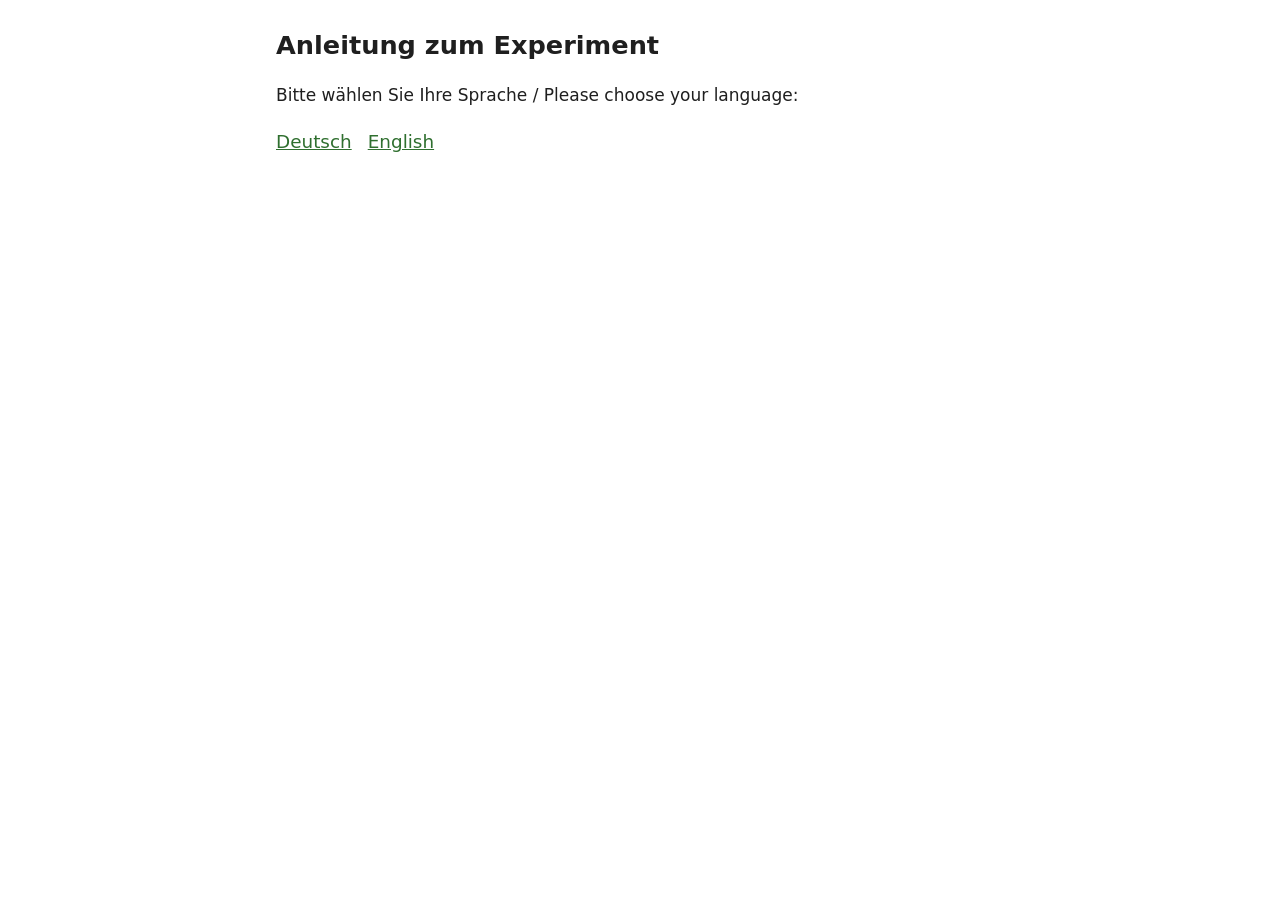
==== index.html @ d36a2ff6 "Add bilingual participant instructions (DE/EN) with RQSR payment rule Co-Authored-By: Claude Opus 5." ====
<!doctype html>
<html lang="de">
<head>
<meta charset="utf-8">
<meta name="viewport" content="width=device-width, initial-scale=1">
<title>Anleitung zum Experiment / Instructions for the experiment</title>
<link rel="stylesheet" href="style.css">
</head>
<body>
<main>
<h1>Anleitung zum Experiment</h1>
<p>Bitte wählen Sie Ihre Sprache / <span lang="en">Please choose your language</span>:</p>
<ul class="choose">
<li><a href="de/" hreflang="de">Deutsch</a></li>
<li><a href="en/" hreflang="en" lang="en">English</a></li>
</ul>
</main>
</body>
</html>
---- style.css ----
:root {
  --text: #1f1f1f;
  --muted: #555;
  --bg: #ffffff;
  --line: #d6d6d6;
  --accent: #2f6f2f;
  --head: #f3f3f0;
}

@media (prefers-color-scheme: dark) {
  :root {
    --text: #ececec;
    --muted: #b5b5b5;
    --bg: #161616;
    --line: #3a3a3a;
    --accent: #8fd18f;
    --head: #222;
  }
}

* { box-sizing: border-box; }

html { -webkit-text-size-adjust: 100%; }

body {
  margin: 0;
  background: var(--bg);
  color: var(--text);
  font: 17px/1.6 system-ui, -apple-system, "Segoe UI", Roboto, Arial, sans-serif;
}

main {
  max-width: 760px;
  margin: 0 auto;
  padding: 24px 16px 64px;
}

h1 { font-size: 1.6rem; line-height: 1.25; margin: 0.4rem 0 1.2rem; }
h2 { font-size: 1.25rem; margin: 2.2rem 0 0.6rem; padding-top: 0.6rem; border-top: 1px solid var(--line); }
h3 { font-size: 1.05rem; margin: 1.6rem 0 0.4rem; }

p, li { max-width: 68ch; }

img {
  display: block;
  max-width: 100%;
  height: auto;
  margin: 12px auto 16px;
}

a { color: var(--accent); }

.lang { text-align: right; font-size: 0.95rem; }

.table-wrap { overflow-x: auto; margin: 12px 0 8px; }

table { border-collapse: collapse; width: 100%; font-size: 0.95rem; }

th, td { border: 1px solid var(--line); padding: 6px 10px; text-align: center; }

th { background: var(--head); font-weight: 600; }

.choose { list-style: none; padding: 0; display: flex; gap: 16px; font-size: 1.15rem; }
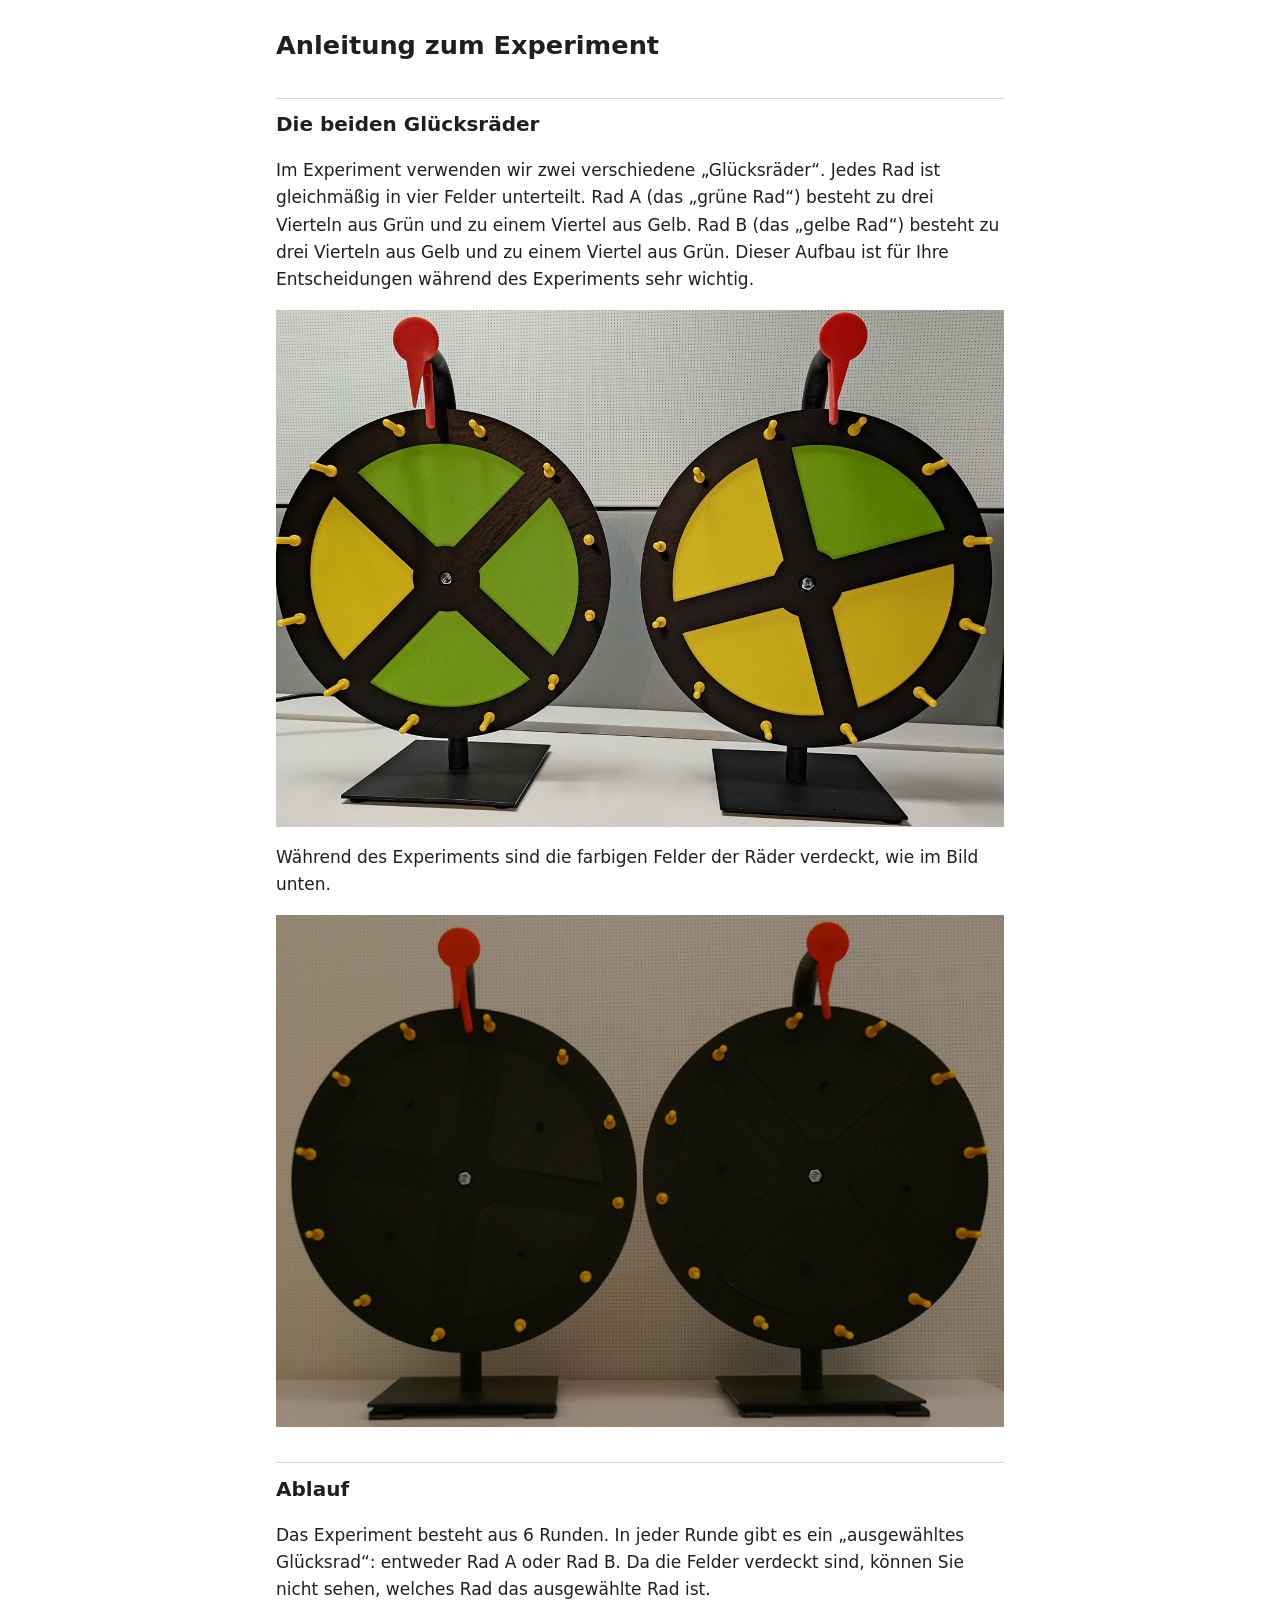
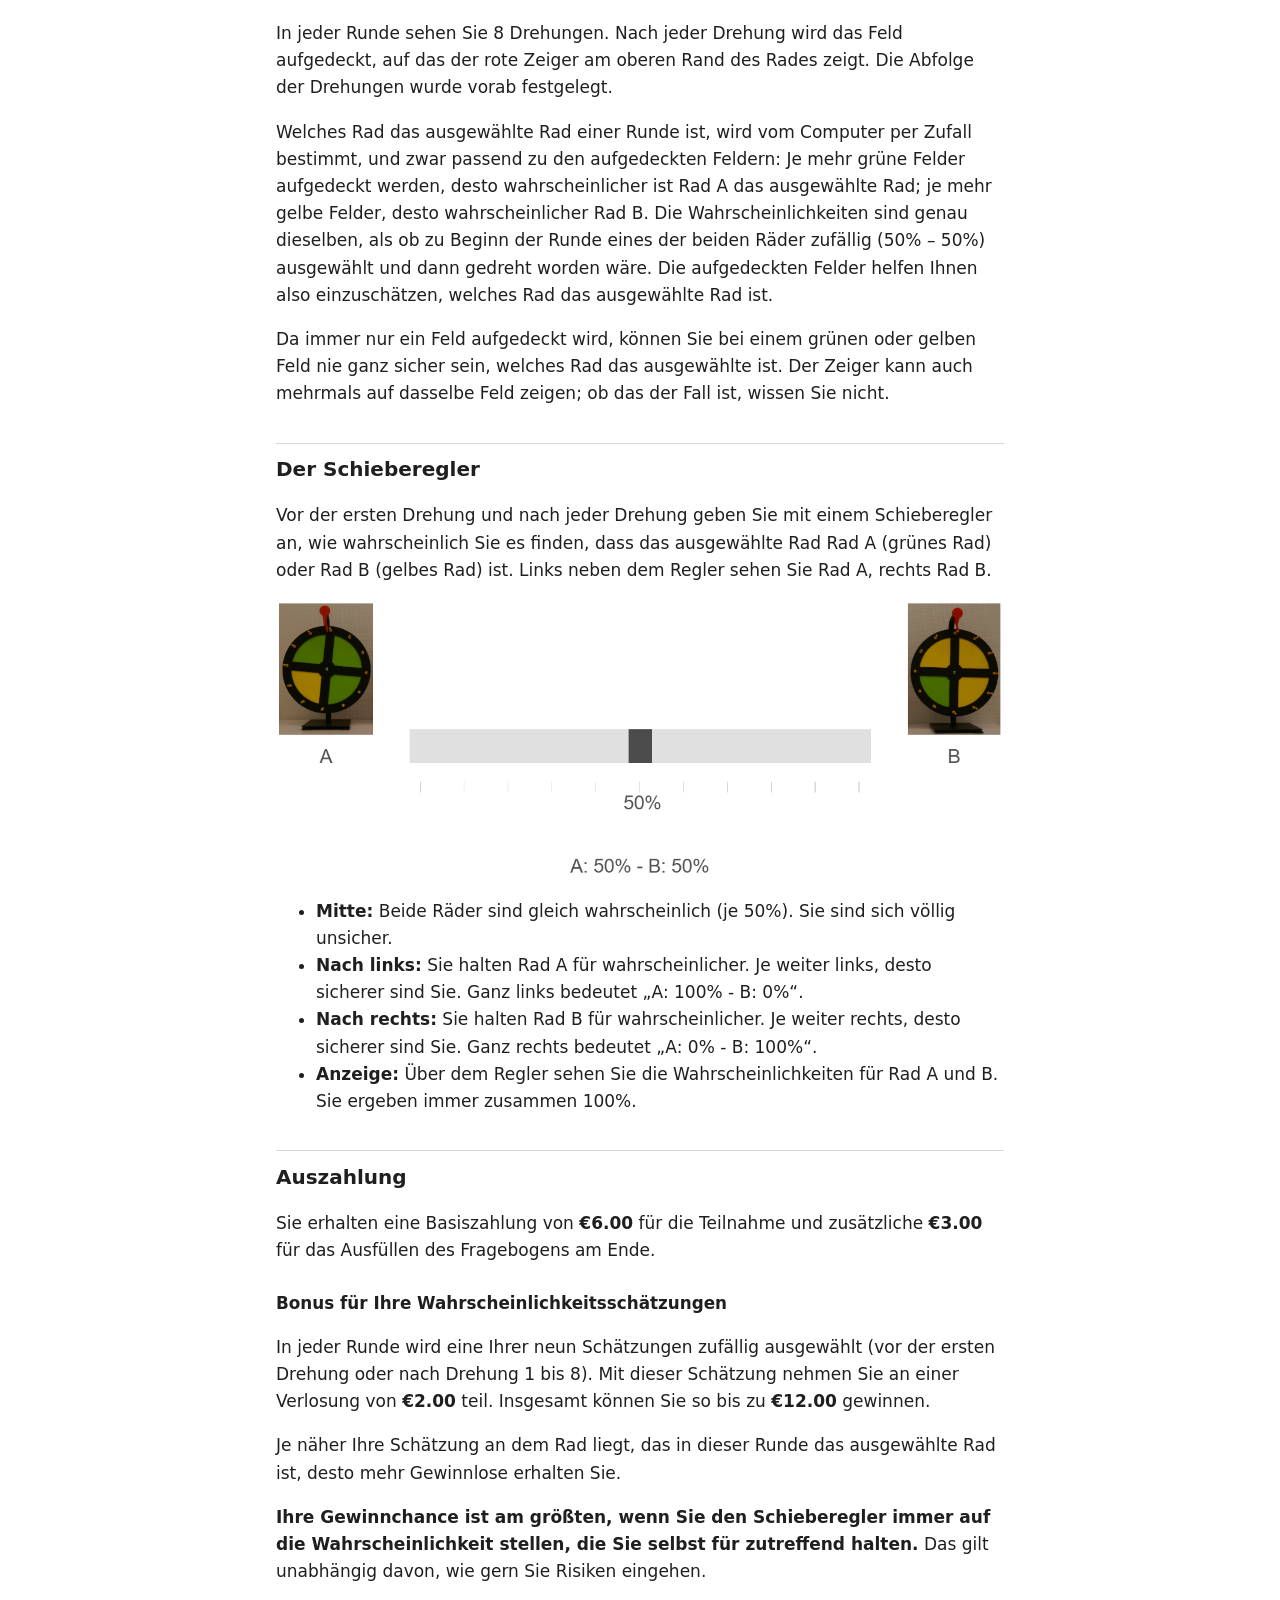
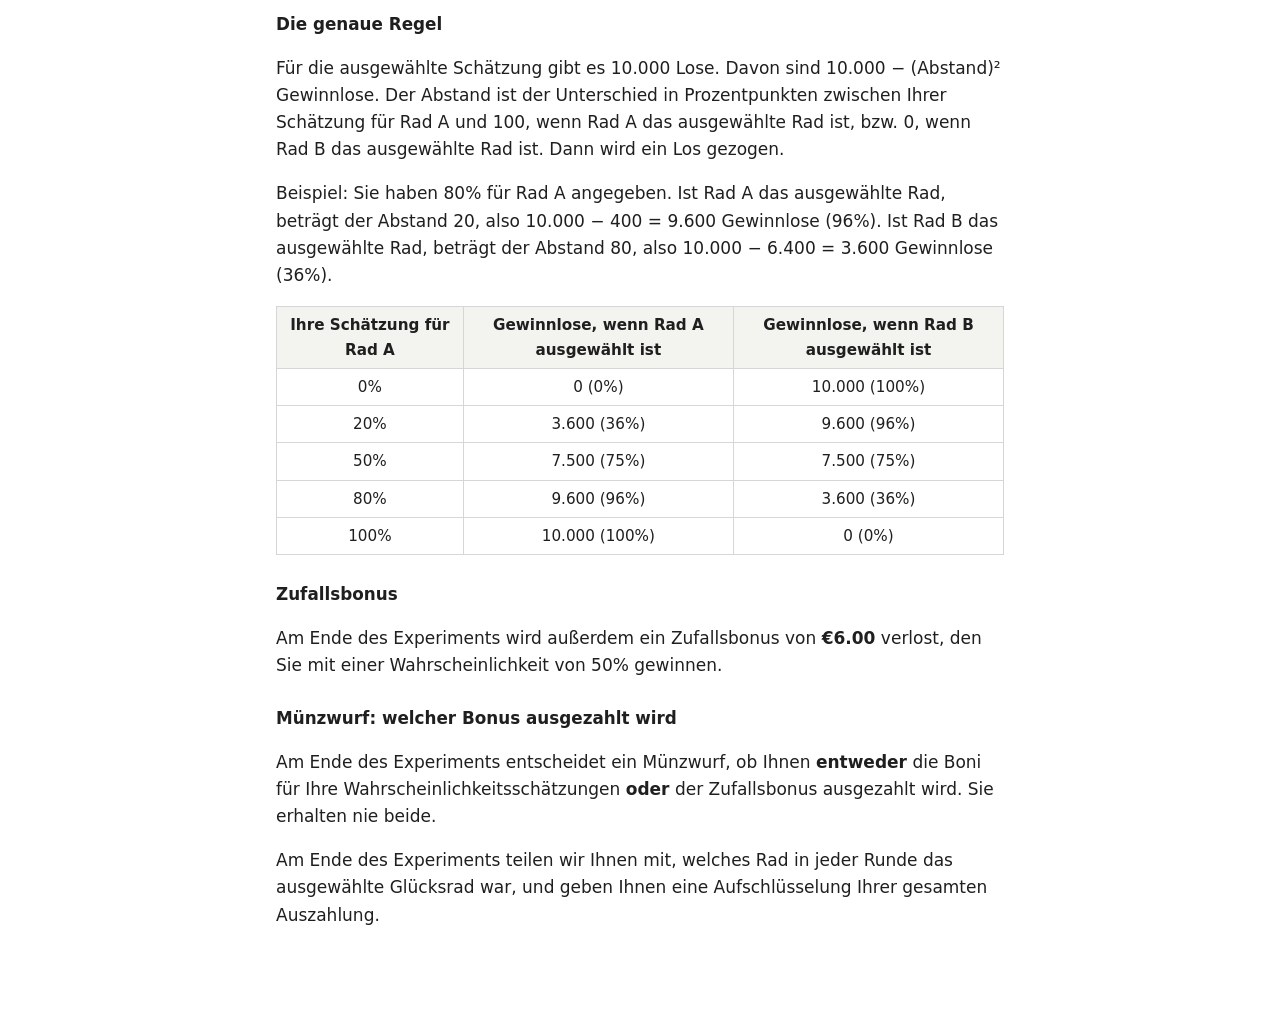
==== commit 27eaf8c5: "Add own-wheel (ego) pages; one page per language, no language switch; root forwards to de/ Co-Author" ====
--- a/index.html
+++ b/index.html
@@ -3,17 +3,11 @@
 <head>
 <meta charset="utf-8">
 <meta name="viewport" content="width=device-width, initial-scale=1">
-<title>Anleitung zum Experiment / Instructions for the experiment</title>
-<link rel="stylesheet" href="style.css">
+<meta http-equiv="refresh" content="0; url=de/">
+<title>Anleitung zum Experiment</title>
+<link rel="canonical" href="de/">
 </head>
 <body>
-<main>
-<h1>Anleitung zum Experiment</h1>
-<p>Bitte wählen Sie Ihre Sprache / <span lang="en">Please choose your language</span>:</p>
-<ul class="choose">
-<li><a href="de/" hreflang="de">Deutsch</a></li>
-<li><a href="en/" hreflang="en" lang="en">English</a></li>
-</ul>
-</main>
+<p><a href="de/">Anleitung zum Experiment</a></p>
 </body>
 </html>
